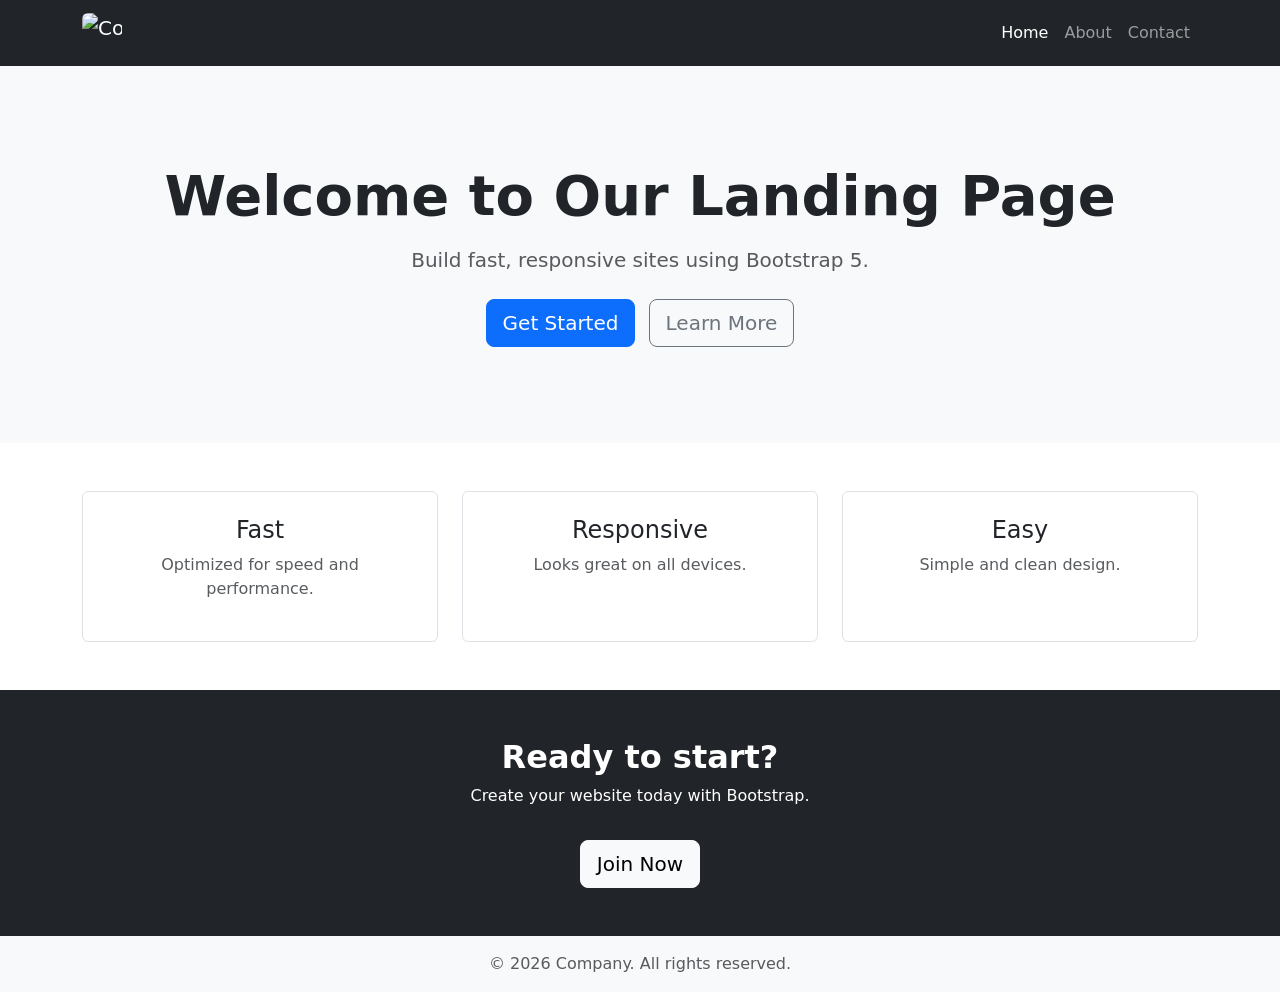
==== index.html @ b4a77825 "landing page connect" ====
<!DOCTYPE html>
<html lang="en">

<head>
    <meta charset="UTF-8">
    <meta name="viewport" content="width=device-width, initial-scale=1">
    <title>Landing Page</title>

    <!-- Bootstrap CSS -->
    <link href="https://cdn.jsdelivr.net/npm/bootstrap@5.3.2/dist/css/bootstrap.min.css" rel="stylesheet">
</head>

<body>

    <!-- Navbar -->
    <nav class="navbar navbar-expand-lg navbar-dark bg-dark sticky-top">
        <div class="container">
            <a class="navbar-brand d-flex align-items-center" href="#">
                <img src="https://img.freepik.com/premium-vector/creative-elegant-abstract-minimalistic-logo-design-vector-any-brand-company_1253202-137644.jpg?semt=ais_hybrid&w=740&q=80"
                    alt="Company Logo" width="40" height="40" class="me-2 rounded">
            </a>

            <button class="navbar-toggler" type="button" data-bs-toggle="collapse" data-bs-target="#nav">
                <span class="navbar-toggler-icon"></span>
            </button>

            <div class="collapse navbar-collapse" id="nav">
                <ul class="navbar-nav ms-auto">
                    <li class="nav-item"><a class="nav-link active" href="index.html">Home</a></li>
                    <li class="nav-item"><a class="nav-link" href="about.html">About</a></li>
                    <li class="nav-item"><a class="nav-link" href="contact.html">Contact</a></li>
                </ul>
            </div>
        </div>
    </nav>

    <!-- Hero Section -->
    <section class="py-5 text-center bg-light">
        <div class="container py-5">
            <h1 class="display-4 fw-bold">Welcome to Our Landing Page</h1>
            <p class="lead text-muted mt-3">
                Build fast, responsive sites using Bootstrap 5.
            </p>
            <div class="mt-4">
                <a href="contact.html" class="btn btn-primary btn-lg me-2">Get Started</a>
                <a href="about.html" class="btn btn-outline-secondary btn-lg">Learn More</a>
            </div>
        </div>
    </section>

    <!-- Features Section -->
    <section class="py-5">
        <div class="container">
            <div class="row text-center g-4">
                <div class="col-md-4">
                    <div class="p-4 border rounded h-100">
                        <h4>Fast</h4>
                        <p class="text-muted">Optimized for speed and performance.</p>
                    </div>
                </div>
                <div class="col-md-4">
                    <div class="p-4 border rounded h-100">
                        <h4>Responsive</h4>
                        <p class="text-muted">Looks great on all devices.</p>
                    </div>
                </div>
                <div class="col-md-4">
                    <div class="p-4 border rounded h-100">
                        <h4>Easy</h4>
                        <p class="text-muted">Simple and clean design.</p>
                    </div>
                </div>
            </div>
        </div>
    </section>

    <!-- Call to Action -->
    <section class="py-5 bg-dark text-white text-center">
        <div class="container">
            <h2 class="fw-bold">Ready to start?</h2>
            <p class="mt-2">Create your website today with Bootstrap.</p>
            <a href="contact.html" class="btn btn-light btn-lg mt-3">Join Now</a>
        </div>
    </section>

    <!-- Footer -->
    <footer class="py-3 bg-light text-center">
        <p class="mb-0 text-muted">&copy; 2026 Company. All rights reserved.</p>
    </footer>

    <!-- Bootstrap JS -->
    <script src="https://cdn.jsdelivr.net/npm/bootstrap@5.3.2/dist/js/bootstrap.bundle.min.js"></script>
</body>

</html>
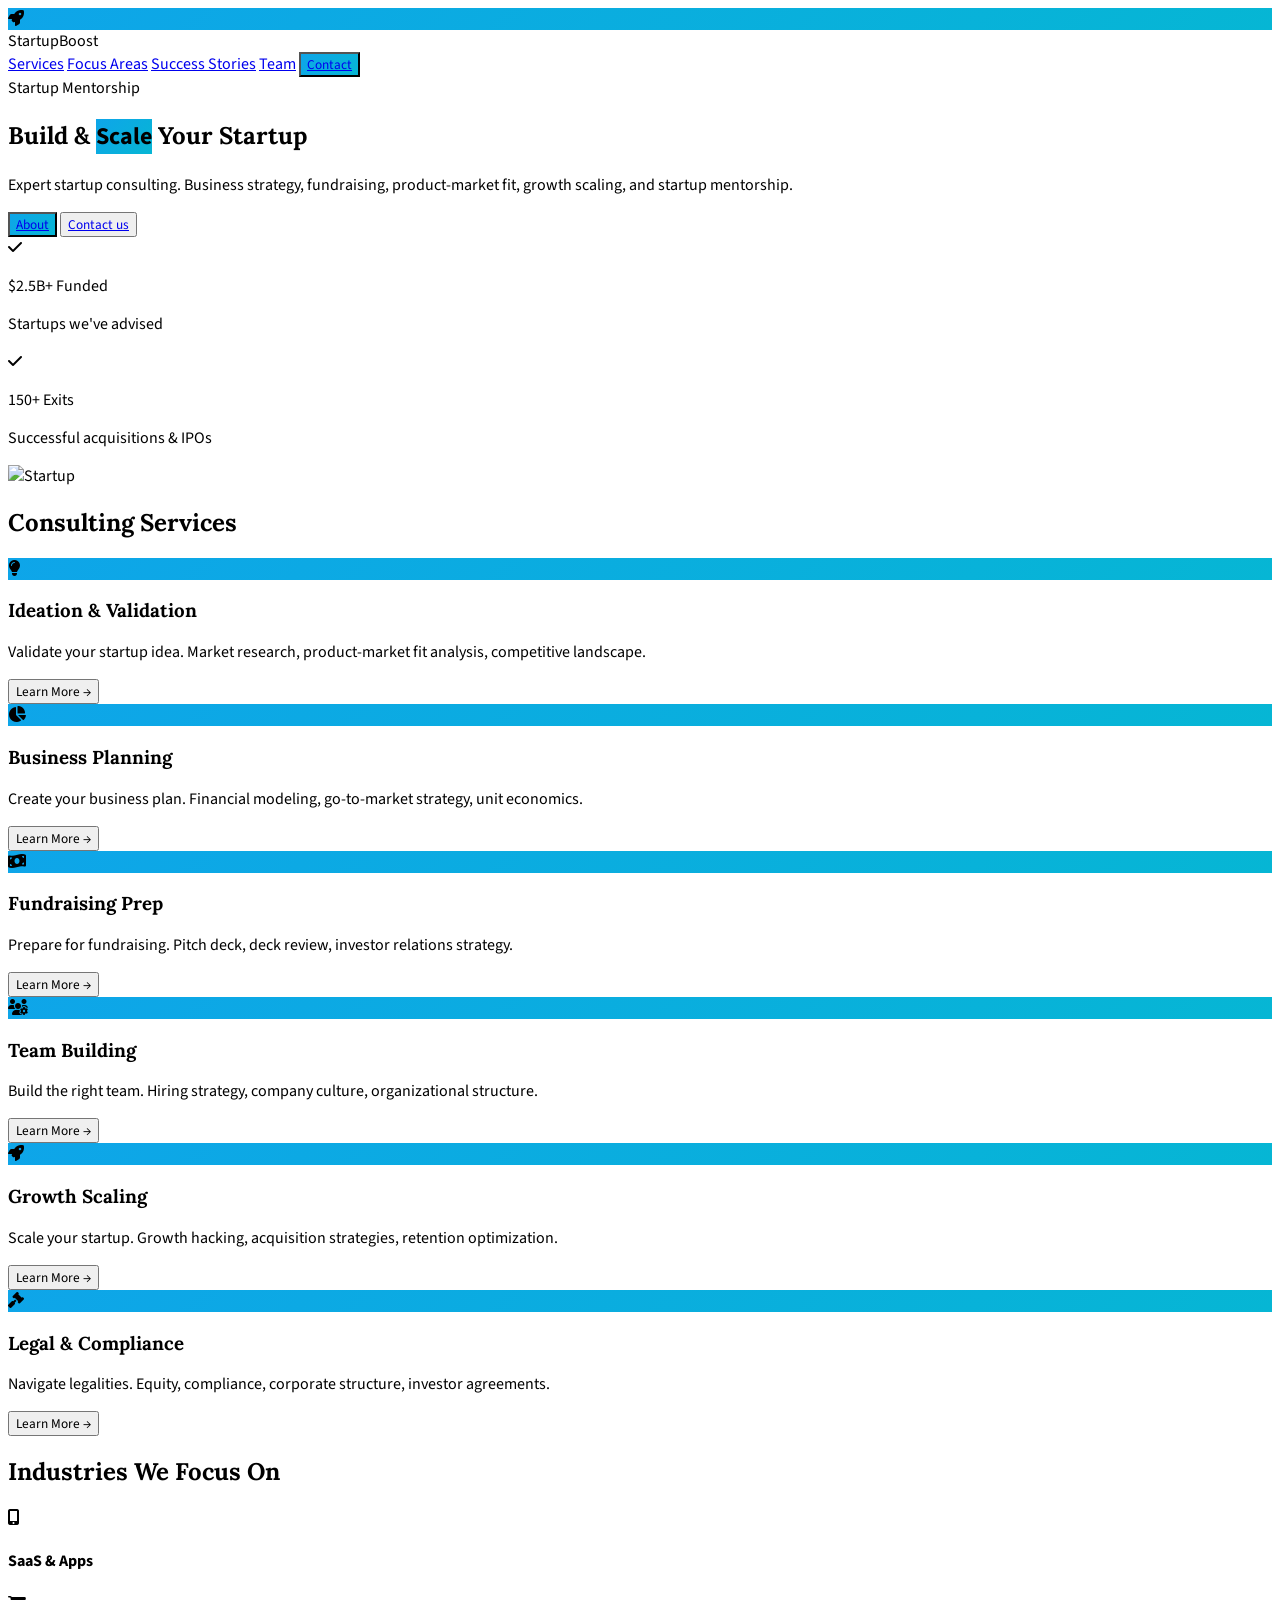
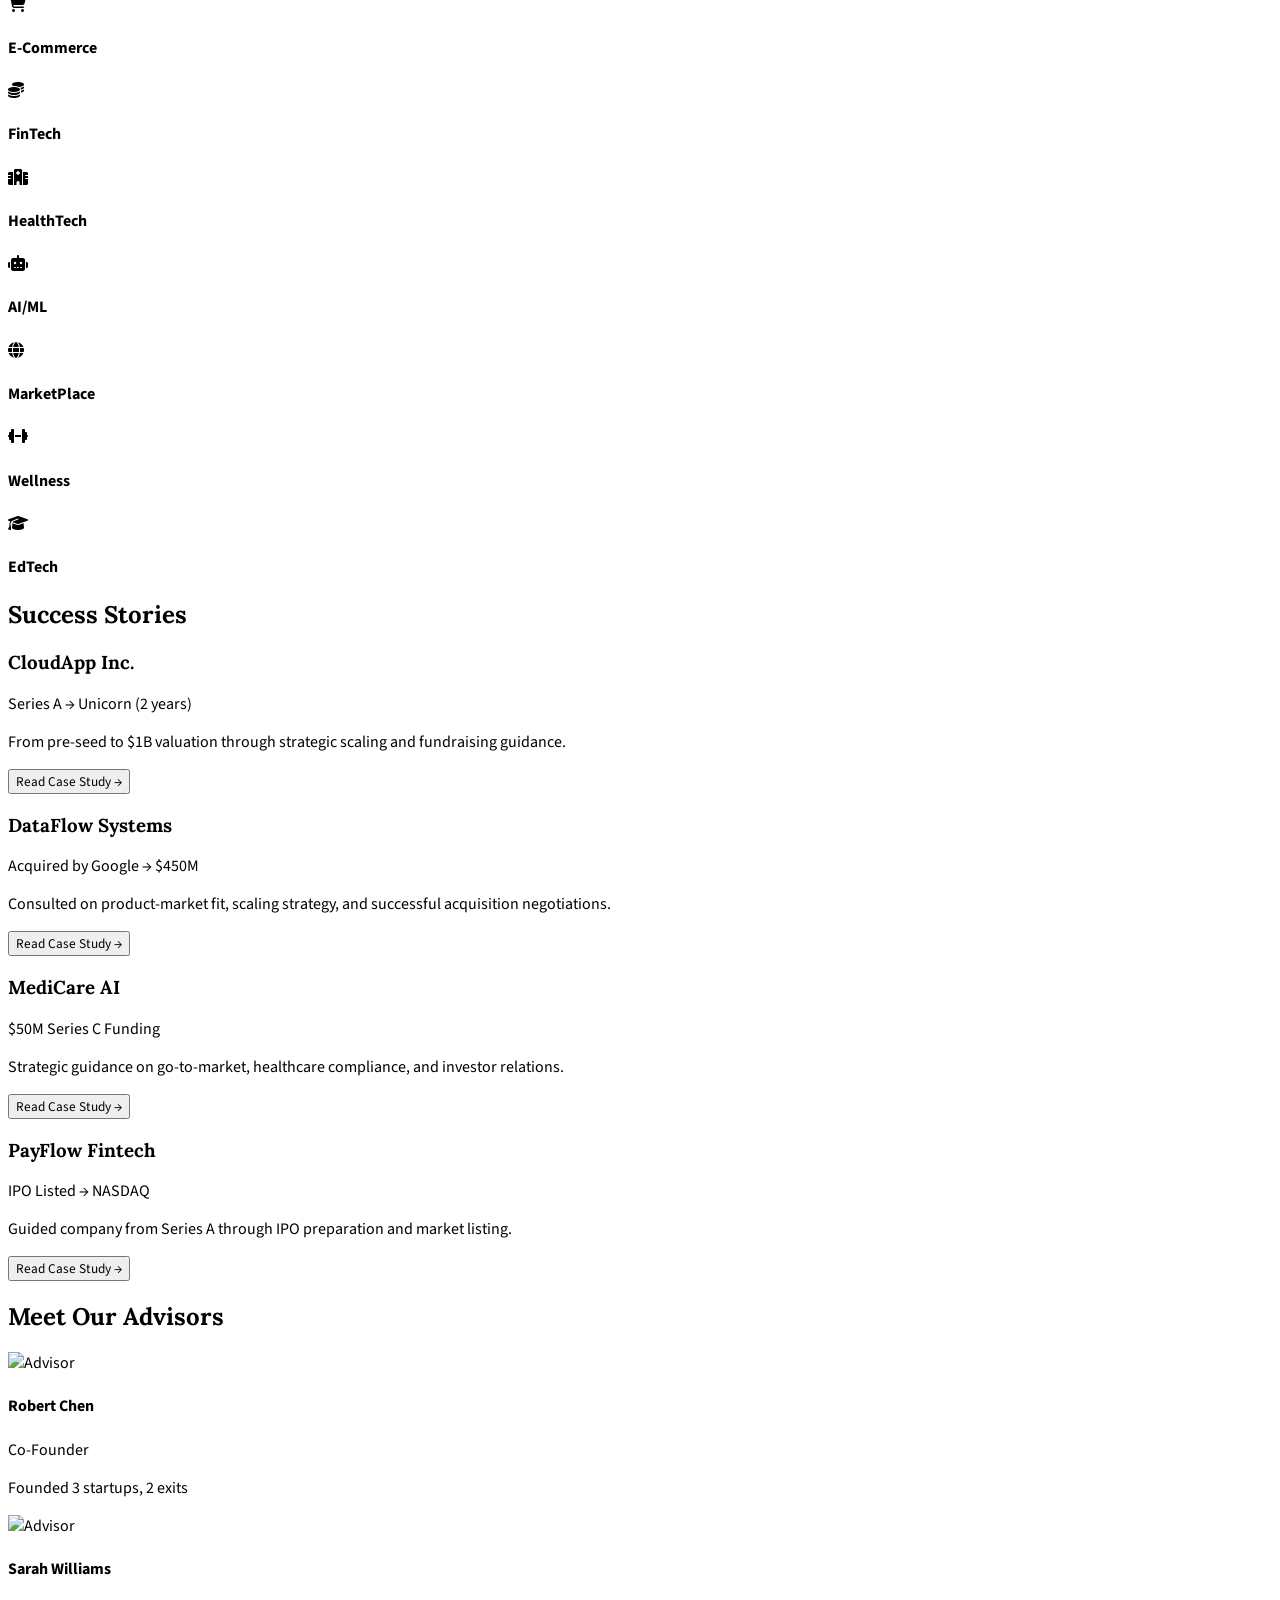
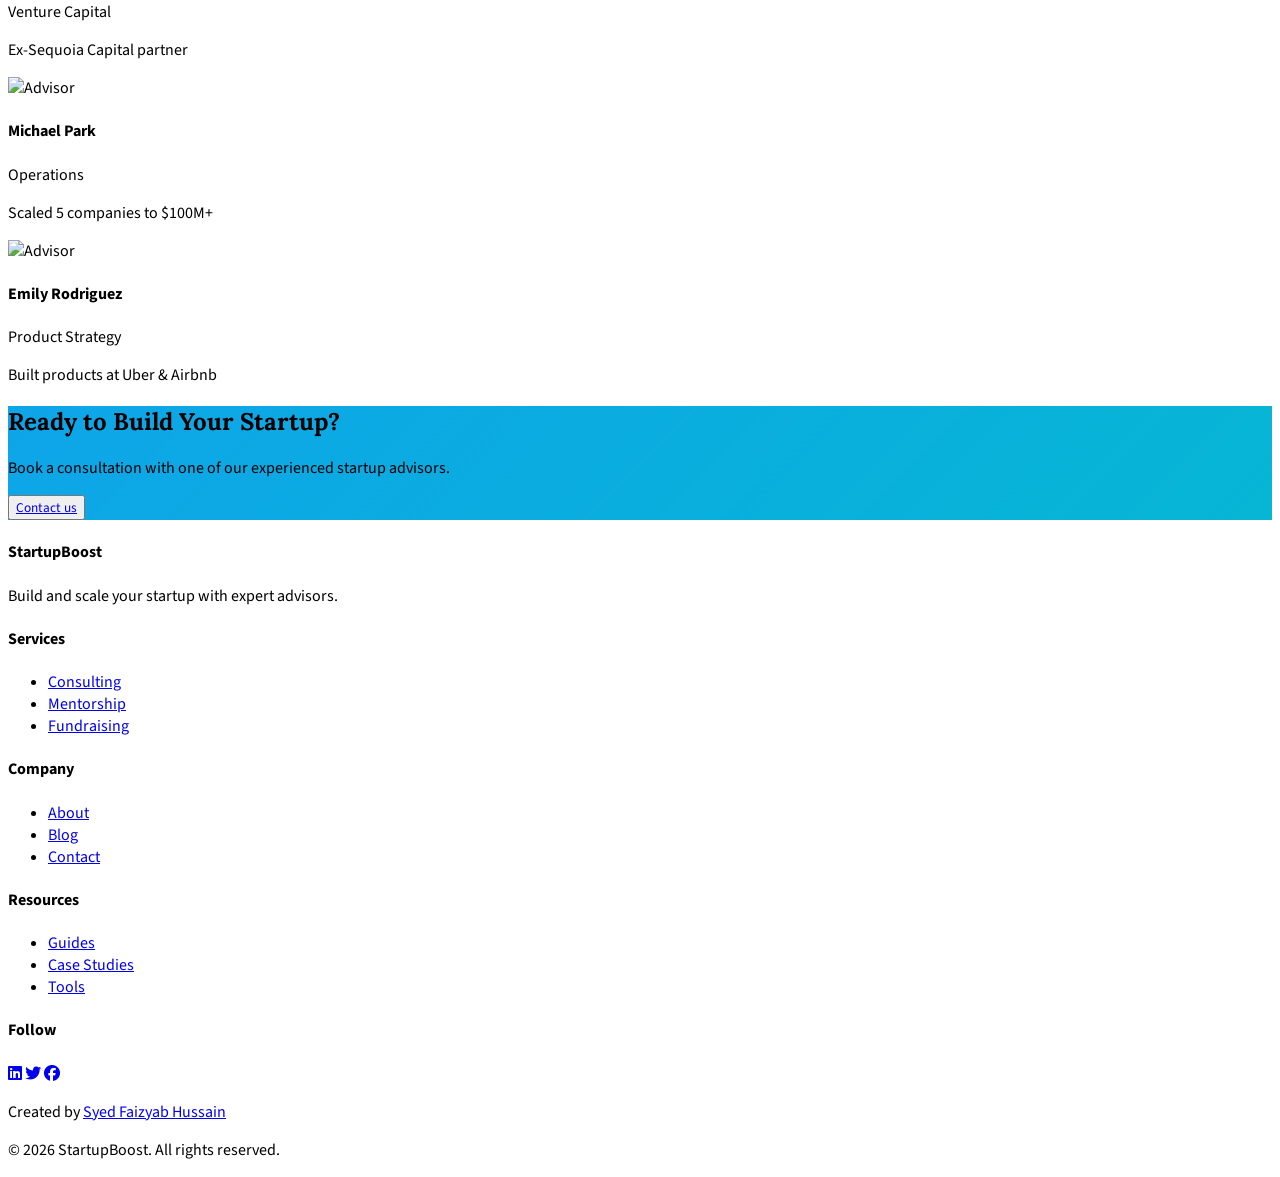
==== commit 9ff274dd: "update" ====
--- a/index.html
+++ b/index.html
@@ -3,93 +3,352 @@
 
 <head>
     <meta charset="UTF-8">
-    <meta name="viewport" content="width=device-width, initial-scale=1">
-    <title>Landing Page</title>
-
-    <!-- Bootstrap CSS -->
-    <link href="https://cdn.jsdelivr.net/npm/bootstrap@5.3.2/dist/css/bootstrap.min.css" rel="stylesheet">
+    <meta name="viewport" content="width=device-width, initial-scale=1.0">
+    <meta name="description"
+        content="StartupBoost - Startup consulting and growth advisory. Business strategy, fundraising, product-market fit.">
+    <meta name="keywords"
+        content="startup consulting, fundraising advice, business strategy, growth advisory, startup mentor">
+    <title>StartupBoost - Startup Consulting & Growth</title>
+    <script src="https://cdn.tailwindcss.com"></script>
+    <link
+        href="https://fonts.googleapis.com/css2?family=Source+Sans+Pro:wght@400;600;700&family=Lora:wght@400;600&display=swap"
+        rel="stylesheet">
+    <link rel="stylesheet" href="https://cdnjs.cloudflare.com/ajax/libs/font-awesome/6.4.0/css/all.min.css">
+   <link rel="stylesheet" href="style.css">
 </head>
 
-<body>
-
-    <!-- Navbar -->
-    <nav class="navbar navbar-expand-lg navbar-dark bg-dark sticky-top">
-        <div class="container">
-            <a class="navbar-brand d-flex align-items-center" href="#">
-                <img src="https://img.freepik.com/premium-vector/creative-elegant-abstract-minimalistic-logo-design-vector-any-brand-company_1253202-137644.jpg?semt=ais_hybrid&w=740&q=80"
-                    alt="Company Logo" width="40" height="40" class="me-2 rounded">
-            </a>
-
-            <button class="navbar-toggler" type="button" data-bs-toggle="collapse" data-bs-target="#nav">
-                <span class="navbar-toggler-icon"></span>
+<body class="bg-white">
+    <header class="fixed top-0 w-full bg-white z-50 border-b border-gray-200 shadow-sm">
+        <div class="max-w-7xl mx-auto px-4 sm:px-6 lg:px-8 py-4 flex justify-between items-center">
+            <div class="flex items-center gap-3">
+                <div class="w-10 h-10 gradient-startup rounded-lg flex items-center justify-center">
+                    <i class="fas fa-rocket text-white font-bold"></i>
+                </div>
+                <span class="text-xl font-bold text-gray-900">StartupBoost</span>
+            </div>
+            <nav class="hidden lg:flex gap-10 items-center">
+                <a href="#services" class="text-gray-700 hover:text-cyan-600 transition font-medium">Services</a>
+                <a href="#focus-areas" class="text-gray-700 hover:text-cyan-600 transition font-medium">Focus Areas</a>
+                <a href="#success-stories" class="text-gray-700 hover:text-cyan-600 transition font-medium">Success
+                    Stories</a>
+                <a href="#team" class="text-gray-700 hover:text-cyan-600 transition font-medium">Team</a>
+                <button
+                    class="gradient-startup text-white px-6 py-2 rounded-lg font-bold hover:shadow-lg transition"><a href="contact.html">Contact</a>
+                    </button>
+            </nav>
+            
+        </div>
+        
+        </div>
+    </header>
+
+    <section class="pt-32 pb-20 px-4 sm:px-6 lg:px-8 bg-gradient-to-br from-cyan-50 to-blue-50">
+        <div class="max-w-7xl mx-auto">
+            <div class="grid lg:grid-cols-2 gap-12 items-center">
+                <div>
+                    <span
+                        class="inline-block px-4 py-2 bg-cyan-100 text-cyan-700 rounded-full text-sm font-bold mb-6">Startup
+                        Mentorship</span>
+                    <h1 class="text-6xl lg:text-7xl font-bold text-gray-900 mb-6 leading-tight">
+                        Build &
+                        <span class="gradient-startup bg-clip-text text-transparent"> Scale</span>
+                        Your Startup
+                    </h1>
+                    <p class="text-xl text-gray-600 mb-10 leading-relaxed">
+                        Expert startup consulting. Business strategy, fundraising, product-market fit, growth scaling,
+                        and startup mentorship.
+                    </p>
+                    <div class="flex flex-col sm:flex-row gap-4">
+                        <button
+                            class="gradient-startup text-white px-8 py-4 rounded-lg font-bold hover:shadow-xl transition text-lg"><a href="about.html">
+                            About</a>
+                        </button>
+                        <button
+                            class="border-2 border-cyan-600 text-cyan-600 px-8 py-4 rounded-lg font-bold hover:bg-cyan-50 transition text-lg"><a href="contact.html">
+                            Contact us </a>
+                        </button>
+                    </div>
+                    <div class="mt-12 space-y-4">
+                        <div class="flex gap-3">
+                            <i class="fas fa-check text-cyan-600 text-2xl"></i>
+                            <div>
+                                <p class="font-bold text-gray-900">$2.5B+ Funded</p>
+                                <p class="text-sm text-gray-600">Startups we've advised</p>
+                            </div>
+                        </div>
+                        <div class="flex gap-3">
+                            <i class="fas fa-check text-cyan-600 text-2xl"></i>
+                            <div>
+                                <p class="font-bold text-gray-900">150+ Exits</p>
+                                <p class="text-sm text-gray-600">Successful acquisitions & IPOs</p>
+                            </div>
+                        </div>
+                    </div>
+                </div>
+                <div class="hidden lg:block relative">
+                    <img src="https://images.unsplash.com/photo-1552664730-d307ca884978?w=500&h=400&fit=crop"
+                        alt="Startup" class="rounded-xl shadow-2xl">
+                </div>
+            </div>
+        </div>
+    </section>
+
+    <section id="services" class="py-20 px-4 sm:px-6 lg:px-8 bg-white">
+        <div class="max-w-6xl mx-auto">
+            <h2 class="text-4xl lg:text-5xl font-bold text-gray-900 mb-16 text-center">Consulting Services</h2>
+            <div class="grid md:grid-cols-2 lg:grid-cols-3 gap-8">
+                <div class="bg-white p-8 rounded-xl shadow-md border border-gray-200 hover:border-cyan-500 transition">
+                    <div class="w-12 h-12 gradient-startup rounded-lg flex items-center justify-center mb-6">
+                        <i class="fas fa-lightbulb text-white text-xl"></i>
+                    </div>
+                    <h3 class="text-2xl font-bold text-gray-900 mb-3">Ideation & Validation</h3>
+                    <p class="text-gray-600 mb-6">Validate your startup idea. Market research, product-market fit
+                        analysis, competitive landscape.</p>
+                    <button onclick="openModal()" class="text-cyan-600 font-bold hover:text-cyan-700 transition">Learn
+                        More →</button>
+                </div>
+
+                <div class="bg-white p-8 rounded-xl shadow-md border border-gray-200 hover:border-cyan-500 transition">
+                    <div class="w-12 h-12 gradient-startup rounded-lg flex items-center justify-center mb-6">
+                        <i class="fas fa-chart-pie text-white text-xl"></i>
+                    </div>
+                    <h3 class="text-2xl font-bold text-gray-900 mb-3">Business Planning</h3>
+                    <p class="text-gray-600 mb-6">Create your business plan. Financial modeling, go-to-market strategy,
+                        unit economics.</p>
+                    <button onclick="openModal()" class="text-cyan-600 font-bold hover:text-cyan-700 transition">Learn
+                        More →</button>
+                </div>
+
+                <div class="bg-white p-8 rounded-xl shadow-md border border-gray-200 hover:border-cyan-500 transition">
+                    <div class="w-12 h-12 gradient-startup rounded-lg flex items-center justify-center mb-6">
+                        <i class="fas fa-money-bill-wave text-white text-xl"></i>
+                    </div>
+                    <h3 class="text-2xl font-bold text-gray-900 mb-3">Fundraising Prep</h3>
+                    <p class="text-gray-600 mb-6">Prepare for fundraising. Pitch deck, deck review, investor relations
+                        strategy.</p>
+                    <button onclick="openModal()" class="text-cyan-600 font-bold hover:text-cyan-700 transition">Learn
+                        More →</button>
+                </div>
+
+                <div class="bg-white p-8 rounded-xl shadow-md border border-gray-200 hover:border-cyan-500 transition">
+                    <div class="w-12 h-12 gradient-startup rounded-lg flex items-center justify-center mb-6">
+                        <i class="fas fa-users-cog text-white text-xl"></i>
+                    </div>
+                    <h3 class="text-2xl font-bold text-gray-900 mb-3">Team Building</h3>
+                    <p class="text-gray-600 mb-6">Build the right team. Hiring strategy, company culture, organizational
+                        structure.</p>
+                    <button onclick="openModal()" class="text-cyan-600 font-bold hover:text-cyan-700 transition">Learn
+                        More →</button>
+                </div>
+
+                <div class="bg-white p-8 rounded-xl shadow-md border border-gray-200 hover:border-cyan-500 transition">
+                    <div class="w-12 h-12 gradient-startup rounded-lg flex items-center justify-center mb-6">
+                        <i class="fas fa-rocket text-white text-xl"></i>
+                    </div>
+                    <h3 class="text-2xl font-bold text-gray-900 mb-3">Growth Scaling</h3>
+                    <p class="text-gray-600 mb-6">Scale your startup. Growth hacking, acquisition strategies, retention
+                        optimization.</p>
+                    <button onclick="openModal()" class="text-cyan-600 font-bold hover:text-cyan-700 transition">Learn
+                        More →</button>
+                </div>
+
+                <div class="bg-white p-8 rounded-xl shadow-md border border-gray-200 hover:border-cyan-500 transition">
+                    <div class="w-12 h-12 gradient-startup rounded-lg flex items-center justify-center mb-6">
+                        <i class="fas fa-gavel text-white text-xl"></i>
+                    </div>
+                    <h3 class="text-2xl font-bold text-gray-900 mb-3">Legal & Compliance</h3>
+                    <p class="text-gray-600 mb-6">Navigate legalities. Equity, compliance, corporate structure, investor
+                        agreements.</p>
+                    <button onclick="openModal()" class="text-cyan-600 font-bold hover:text-cyan-700 transition">Learn
+                        More →</button>
+                </div>
+            </div>
+        </div>
+    </section>
+
+    <section id="focus-areas" class="py-20 px-4 sm:px-6 lg:px-8 bg-gray-50">
+        <div class="max-w-6xl mx-auto">
+            <h2 class="text-4xl lg:text-5xl font-bold text-gray-900 mb-16 text-center">Industries We Focus On</h2>
+            <div class="grid md:grid-cols-2 lg:grid-cols-4 gap-6">
+                <div class="bg-white p-6 rounded-xl shadow-md text-center">
+                    <i class="fas fa-mobile-alt text-cyan-600 text-4xl mb-4"></i>
+                    <h4 class="text-lg font-bold text-gray-900">SaaS & Apps</h4>
+                </div>
+                <div class="bg-white p-6 rounded-xl shadow-md text-center">
+                    <i class="fas fa-shopping-cart text-cyan-600 text-4xl mb-4"></i>
+                    <h4 class="text-lg font-bold text-gray-900">E-Commerce</h4>
+                </div>
+                <div class="bg-white p-6 rounded-xl shadow-md text-center">
+                    <i class="fas fa-coins text-cyan-600 text-4xl mb-4"></i>
+                    <h4 class="text-lg font-bold text-gray-900">FinTech</h4>
+                </div>
+                <div class="bg-white p-6 rounded-xl shadow-md text-center">
+                    <i class="fas fa-hospital text-cyan-600 text-4xl mb-4"></i>
+                    <h4 class="text-lg font-bold text-gray-900">HealthTech</h4>
+                </div>
+                <div class="bg-white p-6 rounded-xl shadow-md text-center">
+                    <i class="fas fa-robot text-cyan-600 text-4xl mb-4"></i>
+                    <h4 class="text-lg font-bold text-gray-900">AI/ML</h4>
+                </div>
+                <div class="bg-white p-6 rounded-xl shadow-md text-center">
+                    <i class="fas fa-globe text-cyan-600 text-4xl mb-4"></i>
+                    <h4 class="text-lg font-bold text-gray-900">MarketPlace</h4>
+                </div>
+                <div class="bg-white p-6 rounded-xl shadow-md text-center">
+                    <i class="fas fa-dumbbell text-cyan-600 text-4xl mb-4"></i>
+                    <h4 class="text-lg font-bold text-gray-900">Wellness</h4>
+                </div>
+                <div class="bg-white p-6 rounded-xl shadow-md text-center">
+                    <i class="fas fa-graduation-cap text-cyan-600 text-4xl mb-4"></i>
+                    <h4 class="text-lg font-bold text-gray-900">EdTech</h4>
+                </div>
+            </div>
+        </div>
+    </section>
+
+    <section id="success-stories" class="py-20 px-4 sm:px-6 lg:px-8 bg-white">
+        <div class="max-w-6xl mx-auto">
+            <h2 class="text-4xl lg:text-5xl font-bold text-gray-900 mb-16 text-center">Success Stories</h2>
+            <div class="grid md:grid-cols-2 gap-8">
+                <div class="bg-white p-8 rounded-xl shadow-md border border-gray-200">
+                    <h3 class="text-2xl font-bold text-gray-900 mb-2">CloudApp Inc.</h3>
+                    <p class="text-cyan-600 font-semibold mb-4">Series A → Unicorn (2 years)</p>
+                    <p class="text-gray-600 mb-4">From pre-seed to $1B valuation through strategic scaling and
+                        fundraising guidance.</p>
+                    <button onclick="openModal()" class="text-cyan-600 font-bold hover:text-cyan-700 transition">Read
+                        Case Study →</button>
+                </div>
+
+                <div class="bg-white p-8 rounded-xl shadow-md border border-gray-200">
+                    <h3 class="text-2xl font-bold text-gray-900 mb-2">DataFlow Systems</h3>
+                    <p class="text-cyan-600 font-semibold mb-4">Acquired by Google → $450M</p>
+                    <p class="text-gray-600 mb-4">Consulted on product-market fit, scaling strategy, and successful
+                        acquisition negotiations.</p>
+                    <button onclick="openModal()" class="text-cyan-600 font-bold hover:text-cyan-700 transition">Read
+                        Case Study →</button>
+                </div>
+
+                <div class="bg-white p-8 rounded-xl shadow-md border border-gray-200">
+                    <h3 class="text-2xl font-bold text-gray-900 mb-2">MediCare AI</h3>
+                    <p class="text-cyan-600 font-semibold mb-4">$50M Series C Funding</p>
+                    <p class="text-gray-600 mb-4">Strategic guidance on go-to-market, healthcare compliance, and
+                        investor relations.</p>
+                    <button onclick="openModal()" class="text-cyan-600 font-bold hover:text-cyan-700 transition">Read
+                        Case Study →</button>
+                </div>
+
+                <div class="bg-white p-8 rounded-xl shadow-md border border-gray-200">
+                    <h3 class="text-2xl font-bold text-gray-900 mb-2">PayFlow Fintech</h3>
+                    <p class="text-cyan-600 font-semibold mb-4">IPO Listed → NASDAQ</p>
+                    <p class="text-gray-600 mb-4">Guided company from Series A through IPO preparation and market
+                        listing.</p>
+                    <button onclick="openModal()" class="text-cyan-600 font-bold hover:text-cyan-700 transition">Read
+                        Case Study →</button>
+                </div>
+            </div>
+        </div>
+    </section>
+
+    <section id="team" class="py-20 px-4 sm:px-6 lg:px-8 bg-gray-50">
+        <div class="max-w-6xl mx-auto">
+            <h2 class="text-4xl lg:text-5xl font-bold text-gray-900 mb-16 text-center">Meet Our Advisors</h2>
+            <div class="grid md:grid-cols-4 gap-8">
+                <div class="text-center">
+                    <img src="https://images.unsplash.com/photo-1507003211169-0a1dd7228f2d?w=200&h=200&fit=crop"
+                        alt="Advisor" class="w-32 h-32 rounded-full mx-auto mb-4 object-cover">
+                    <h4 class="text-xl font-bold text-gray-900">Robert Chen</h4>
+                    <p class="text-cyan-600 font-semibold mb-2">Co-Founder</p>
+                    <p class="text-sm text-gray-600">Founded 3 startups, 2 exits</p>
+                </div>
+                <div class="text-center">
+                    <img src="https://images.unsplash.com/photo-1494790108377-be9c29b29330?w=200&h=200&fit=crop"
+                        alt="Advisor" class="w-32 h-32 rounded-full mx-auto mb-4 object-cover">
+                    <h4 class="text-xl font-bold text-gray-900">Sarah Williams</h4>
+                    <p class="text-cyan-600 font-semibold mb-2">Venture Capital</p>
+                    <p class="text-sm text-gray-600">Ex-Sequoia Capital partner</p>
+                </div>
+                <div class="text-center">
+                    <img src="https://images.unsplash.com/photo-1507003211169-0a1dd7228f2d?w=200&h=200&fit=crop"
+                        alt="Advisor" class="w-32 h-32 rounded-full mx-auto mb-4 object-cover">
+                    <h4 class="text-xl font-bold text-gray-900">Michael Park</h4>
+                    <p class="text-cyan-600 font-semibold mb-2">Operations</p>
+                    <p class="text-sm text-gray-600">Scaled 5 companies to $100M+</p>
+                </div>
+                <div class="text-center">
+                    <img src="https://images.unsplash.com/photo-1438761681033-6461ffad8d80?w=200&h=200&fit=crop"
+                        alt="Advisor" class="w-32 h-32 rounded-full mx-auto mb-4 object-cover">
+                    <h4 class="text-xl font-bold text-gray-900">Emily Rodriguez</h4>
+                    <p class="text-cyan-600 font-semibold mb-2">Product Strategy</p>
+                    <p class="text-sm text-gray-600">Built products at Uber & Airbnb</p>
+                </div>
+            </div>
+        </div>
+    </section>
+
+    <section class="py-20 px-4 sm:px-6 lg:px-8 gradient-startup text-white">
+        <div class="max-w-4xl mx-auto text-center">
+            <h2 class="text-4xl lg:text-5xl font-bold mb-6">Ready to Build Your Startup?</h2>
+            <p class="text-xl mb-10 opacity-90">Book a consultation with one of our experienced startup advisors.</p>
+            <button 
+                class="bg-white text-cyan-600 px-10 py-4 rounded-lg font-bold hover:shadow-2xl transition text-lg hover:bg-gray-100"><a href="contact.html">
+                Contact us</a>
             </button>
-
-            <div class="collapse navbar-collapse" id="nav">
-                <ul class="navbar-nav ms-auto">
-                    <li class="nav-item"><a class="nav-link active" href="index.html">Home</a></li>
-                    <li class="nav-item"><a class="nav-link" href="about.html">About</a></li>
-                    <li class="nav-item"><a class="nav-link" href="contact.html">Contact</a></li>
-                </ul>
-            </div>
-        </div>
-    </nav>
-
-    <!-- Hero Section -->
-    <section class="py-5 text-center bg-light">
-        <div class="container py-5">
-            <h1 class="display-4 fw-bold">Welcome to Our Landing Page</h1>
-            <p class="lead text-muted mt-3">
-                Build fast, responsive sites using Bootstrap 5.
-            </p>
-            <div class="mt-4">
-                <a href="contact.html" class="btn btn-primary btn-lg me-2">Get Started</a>
-                <a href="about.html" class="btn btn-outline-secondary btn-lg">Learn More</a>
-            </div>
-        </div>
-    </section>
-
-    <!-- Features Section -->
-    <section class="py-5">
-        <div class="container">
-            <div class="row text-center g-4">
-                <div class="col-md-4">
-                    <div class="p-4 border rounded h-100">
-                        <h4>Fast</h4>
-                        <p class="text-muted">Optimized for speed and performance.</p>
-                    </div>
-                </div>
-                <div class="col-md-4">
-                    <div class="p-4 border rounded h-100">
-                        <h4>Responsive</h4>
-                        <p class="text-muted">Looks great on all devices.</p>
-                    </div>
-                </div>
-                <div class="col-md-4">
-                    <div class="p-4 border rounded h-100">
-                        <h4>Easy</h4>
-                        <p class="text-muted">Simple and clean design.</p>
-                    </div>
-                </div>
-            </div>
-        </div>
-    </section>
-
-    <!-- Call to Action -->
-    <section class="py-5 bg-dark text-white text-center">
-        <div class="container">
-            <h2 class="fw-bold">Ready to start?</h2>
-            <p class="mt-2">Create your website today with Bootstrap.</p>
-            <a href="contact.html" class="btn btn-light btn-lg mt-3">Join Now</a>
-        </div>
-    </section>
-
-    <!-- Footer -->
-    <footer class="py-3 bg-light text-center">
-        <p class="mb-0 text-muted">&copy; 2026 Company. All rights reserved.</p>
+        </div>
+    </section>
+
+    <footer class="bg-gray-900 text-gray-400 py-12 px-4 sm:px-6 lg:px-8">
+        <div class="max-w-6xl mx-auto">
+            <div class="grid md:grid-cols-4 gap-8 mb-8">
+                <div>
+                    <h4 class="text-white font-bold mb-4">StartupBoost</h4>
+                    <p class="text-sm">Build and scale your startup with expert advisors.</p>
+                </div>
+                <div>
+                    <h4 class="text-white font-bold mb-4">Services</h4>
+                    <ul class="space-y-2 text-sm">
+                        <li><a href="#" class="hover:text-white transition">Consulting</a></li>
+                        <li><a href="#" class="hover:text-white transition">Mentorship</a></li>
+                        <li><a href="#" class="hover:text-white transition">Fundraising</a></li>
+                    </ul>
+                </div>
+                <div>
+                    <h4 class="text-white font-bold mb-4">Company</h4>
+                    <ul class="space-y-2 text-sm">
+                        <li><a href="#" class="hover:text-white transition">About</a></li>
+                        <li><a href="#" class="hover:text-white transition">Blog</a></li>
+                        <li><a href="#" class="hover:text-white transition">Contact</a></li>
+                    </ul>
+                </div>
+                <div>
+                    <h4 class="text-white font-bold mb-4">Resources</h4>
+                    <ul class="space-y-2 text-sm">
+                        <li><a href="#" class="hover:text-white transition">Guides</a></li>
+                        <li><a href="#" class="hover:text-white transition">Case Studies</a></li>
+                        <li><a href="#" class="hover:text-white transition">Tools</a></li>
+                    </ul>
+                </div>
+                <div>
+                    <h4 class="text-white font-bold mb-4">Follow</h4>
+                    <div class="flex gap-3">
+                        <a href="#" class="hover:text-cyan-400 transition"><i
+                                class="fab fa-linkedin text-white"></i></a>
+                        <a href="#" class="hover:text-cyan-400 transition"><i class="fab fa-twitter text-white"></i></a>
+                        <a href="#" class="hover:text-cyan-400 transition"><i
+                                class="fab fa-facebook text-white"></i></a>
+                    </div>
+                </div>
+            </div>
+            <div class="border-t border-gray-700 pt-8 text-center text-sm">
+                <p class="text-center text-gray-400 text-sm">Created by <a href="https://faizyab-hussain.vercel.app/"
+                        class="text-gray-300 hover:text-white transition">Syed Faizyab Hussain</a></p>
+                <p>&copy; 2026 StartupBoost. All rights reserved.</p>
+            </div>
+        </div>
     </footer>
 
-    <!-- Bootstrap JS -->
-    <script src="https://cdn.jsdelivr.net/npm/bootstrap@5.3.2/dist/js/bootstrap.bundle.min.js"></script>
+
+
+
 </body>
 
 </html>
--- a/style.css
+++ b/style.css
@@ -0,0 +1,22 @@
+
+* {
+    font-family: 'Source Sans Pro', sans-serif;
+}
+
+h1,
+h2,
+h3 {
+    font-family: 'Lora', serif;
+}
+
+.gradient-startup {
+    background: linear-gradient(135deg, #0ea5e9 0%, #06b6d4 100%);
+}
+
+.modal-hide {
+    display: none;
+}
+
+.modal-hide.open {
+    display: flex;
+}
